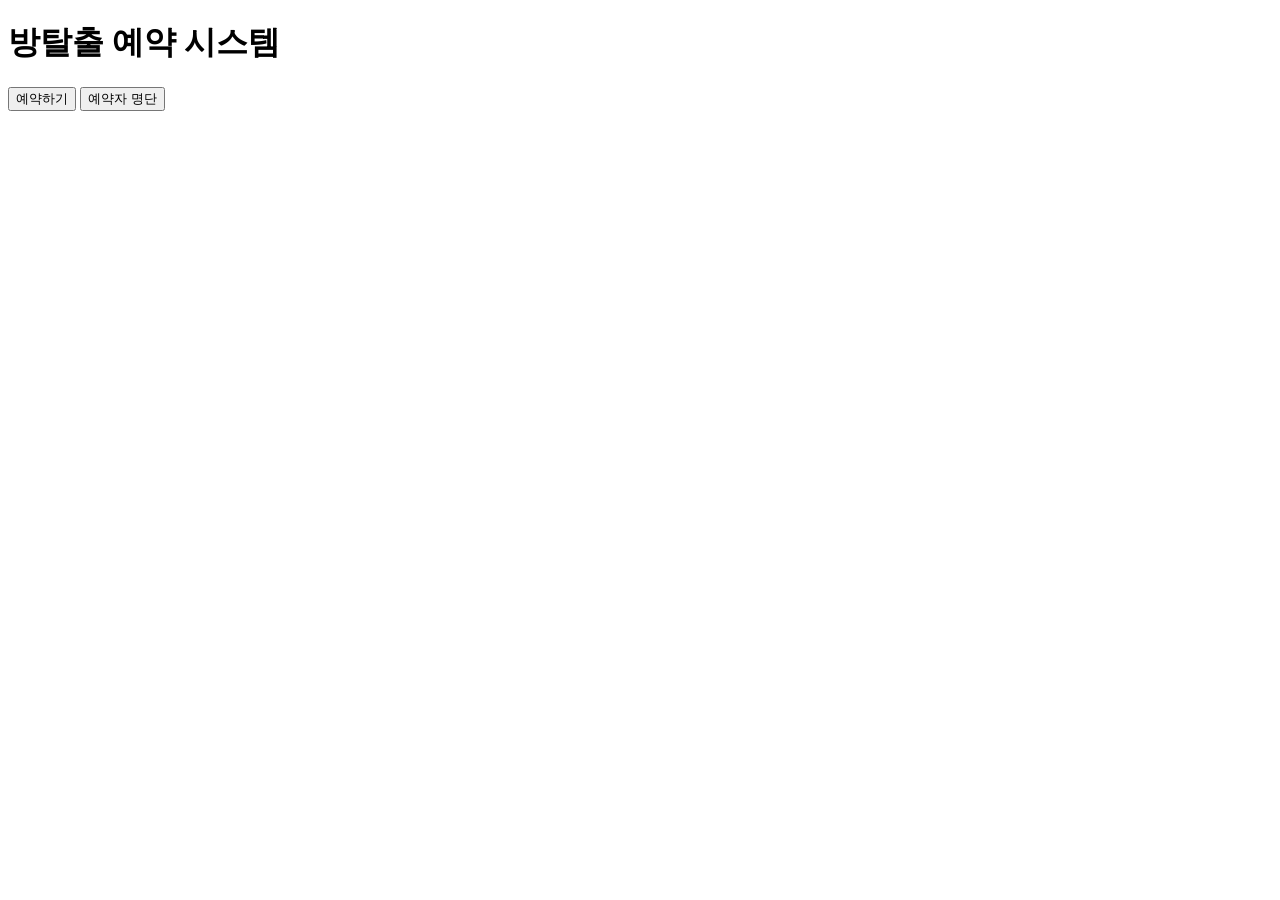
==== index.html @ 3321429a "add reservation folder" ====
<!DOCTYPE html>
<html lang="ko">
<head>

<meta charset="UTF-8">
<meta name="viewport" content="width=device-width, initial-scale=1">

<title>방탈출 예약</title>

<link rel="stylesheet" href="style.css">

</head>

<body>

<div class="container">

<h1>방탈출 예약 시스템</h1>

<button onclick="location.href='reservation/'">
예약하기
</button>

<button onclick="loadList()">
예약자 명단
</button>

<div id="list"></div>

</div>

<script>

const API="여기에 Apps Script URL";

async function loadList(){

    const res=await fetch(API+"?t="+Date.now());

    const data=await res.json();

    let html=`
    <table>

    <tr>

    <th>시간</th>
    <th>이름</th>
    <th>학번</th>
    <th>인원</th>

    </tr>
    `;

    data.forEach(row=>{

        html+=`
        <tr>

        <td>${row[0]}</td>
        <td>${row[1]}</td>
        <td>${row[2]}</td>
        <td>${row[3]}명</td>

        </tr>
        `;

    });

    html+="</table>";

    document.getElementById("list").innerHTML=html;

}

</script>

</body>

</html>
---- style.css ----
table{

width:100%;
margin-top:20px;
border-collapse:collapse;

}

th,td{

border:1px solid #ddd;
padding:8px;
text-align:center;

}

th{

background:#4CAF50;
color:white;

}
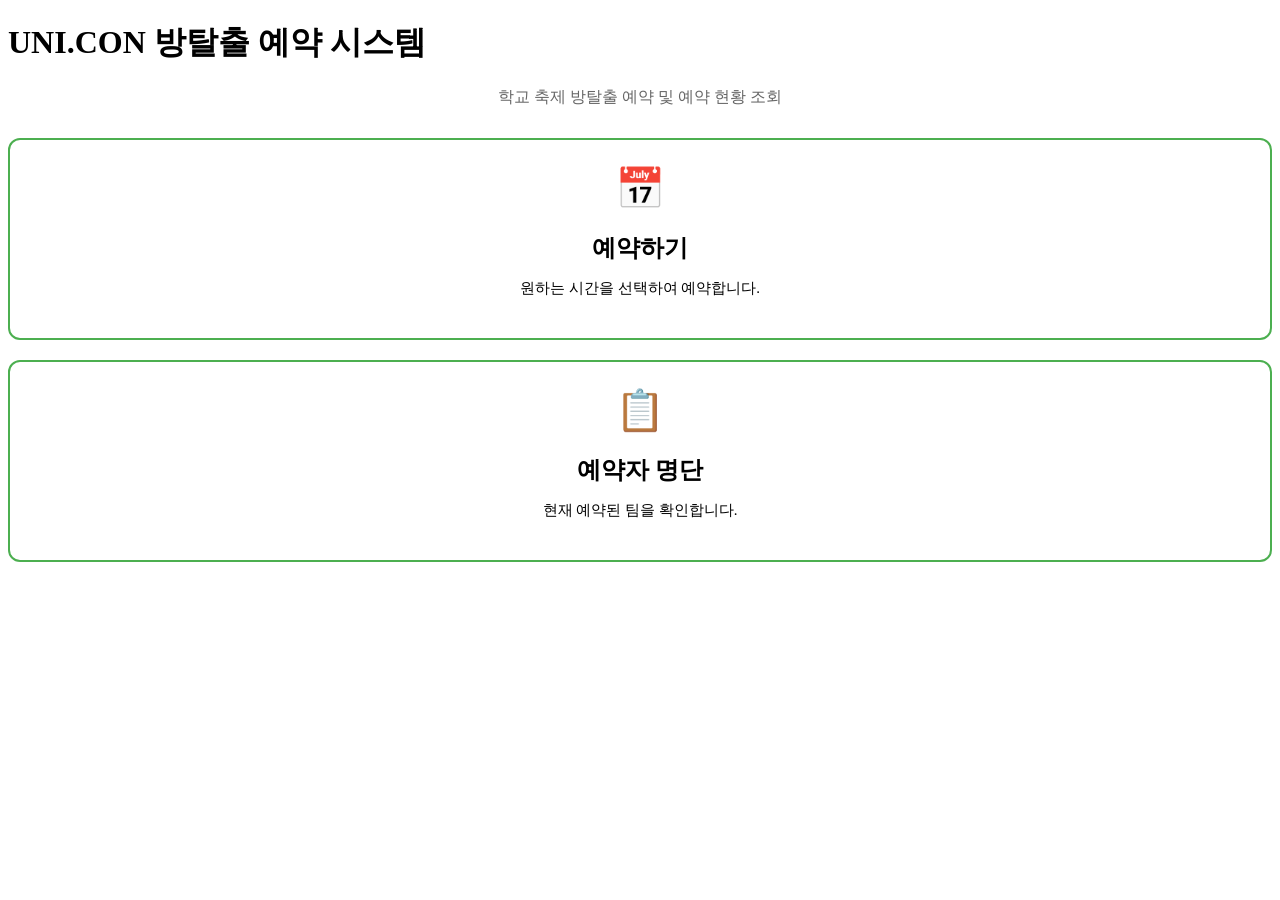
==== commit 4c21c9b2: "add style" ====
--- a/index.html
+++ b/index.html
@@ -1,80 +1,45 @@
 <!DOCTYPE html>
 <html lang="ko">
 <head>
+    <meta charset="UTF-8">
+    <meta name="viewport" content="width=device-width, initial-scale=1.0">
+    <title>방탈출 예약 시스템</title>
 
-<meta charset="UTF-8">
-<meta name="viewport" content="width=device-width, initial-scale=1">
-
-<title>방탈출 예약</title>
-
-<link rel="stylesheet" href="style.css">
-
+    <link rel="icon" href="favicon.png">
+    <link rel="stylesheet" href="style.css">
 </head>
-
 <body>
 
 <div class="container">
 
-<h1>방탈출 예약 시스템</h1>
+    <h1>UNI.CON 방탈출 예약 시스템</h1>
+    <p class="subtitle">학교 축제 방탈출 예약 및 예약 현황 조회</p>
 
-<button onclick="location.href='reservation/'">
-예약하기
-</button>
+    <div class="menu">
 
-<button onclick="loadList()">
-예약자 명단
-</button>
+        <div class="card" onclick="location.href='reservation/'">
+            <div class="icon">📅</div>
+            <h2>예약하기</h2>
+            <p>원하는 시간을 선택하여 예약합니다.</p>
+        </div>
 
-<div id="list"></div>
+        <div class="card" onclick="loadList()">
+            <div class="icon">📋</div>
+            <h2>예약자 명단</h2>
+            <p>현재 예약된 팀을 확인합니다.</p>
+        </div>
+
+    </div>
+
+    <div id="list"></div>
 
 </div>
 
 <script>
-
 const API="여기에 Apps Script URL";
 
-async function loadList(){
-
-    const res=await fetch(API+"?t="+Date.now());
-
-    const data=await res.json();
-
-    let html=`
-    <table>
-
-    <tr>
-
-    <th>시간</th>
-    <th>이름</th>
-    <th>학번</th>
-    <th>인원</th>
-
-    </tr>
-    `;
-
-    data.forEach(row=>{
-
-        html+=`
-        <tr>
-
-        <td>${row[0]}</td>
-        <td>${row[1]}</td>
-        <td>${row[2]}</td>
-        <td>${row[3]}명</td>
-
-        </tr>
-        `;
-
-    });
-
-    html+="</table>";
-
-    document.getElementById("list").innerHTML=html;
-
-}
-
+/* loadList() 함수는 기존 그대로 */
 </script>
 
 </body>
-
 </html>
--- a/style.css
+++ b/style.css
@@ -1,22 +1,61 @@
-table{
-
-width:100%;
-margin-top:20px;
-border-collapse:collapse;
-
+.subtitle{
+    text-align:center;
+    color:#666;
+    margin-bottom:30px;
 }
 
-th,td{
+.menu{
+    display:grid;
+    gap:20px;
+}
 
-border:1px solid #ddd;
-padding:8px;
-text-align:center;
+.card{
+    background:#ffffff;
+    border:2px solid #4CAF50;
+    border-radius:12px;
+    padding:25px;
+    cursor:pointer;
+    transition:.2s;
+    text-align:center;
+}
 
+.card:hover{
+    background:#4CAF50;
+    color:#fff;
+    transform:translateY(-3px);
+}
+
+.icon{
+    font-size:40px;
+    margin-bottom:10px;
+}
+
+.card h2{
+    margin-bottom:10px;
+}
+
+.card p{
+    font-size:15px;
+}
+
+table{
+    width:100%;
+    margin-top:30px;
+    border-collapse:collapse;
+}
+
+th,
+td{
+    border:1px solid #ddd;
+    padding:10px;
+    text-align:center;
 }
 
 th{
+    background:#4CAF50;
+    color:white;
+}
 
-background:#4CAF50;
-color:white;
-
+#list{
+    margin-top:30px;
 }
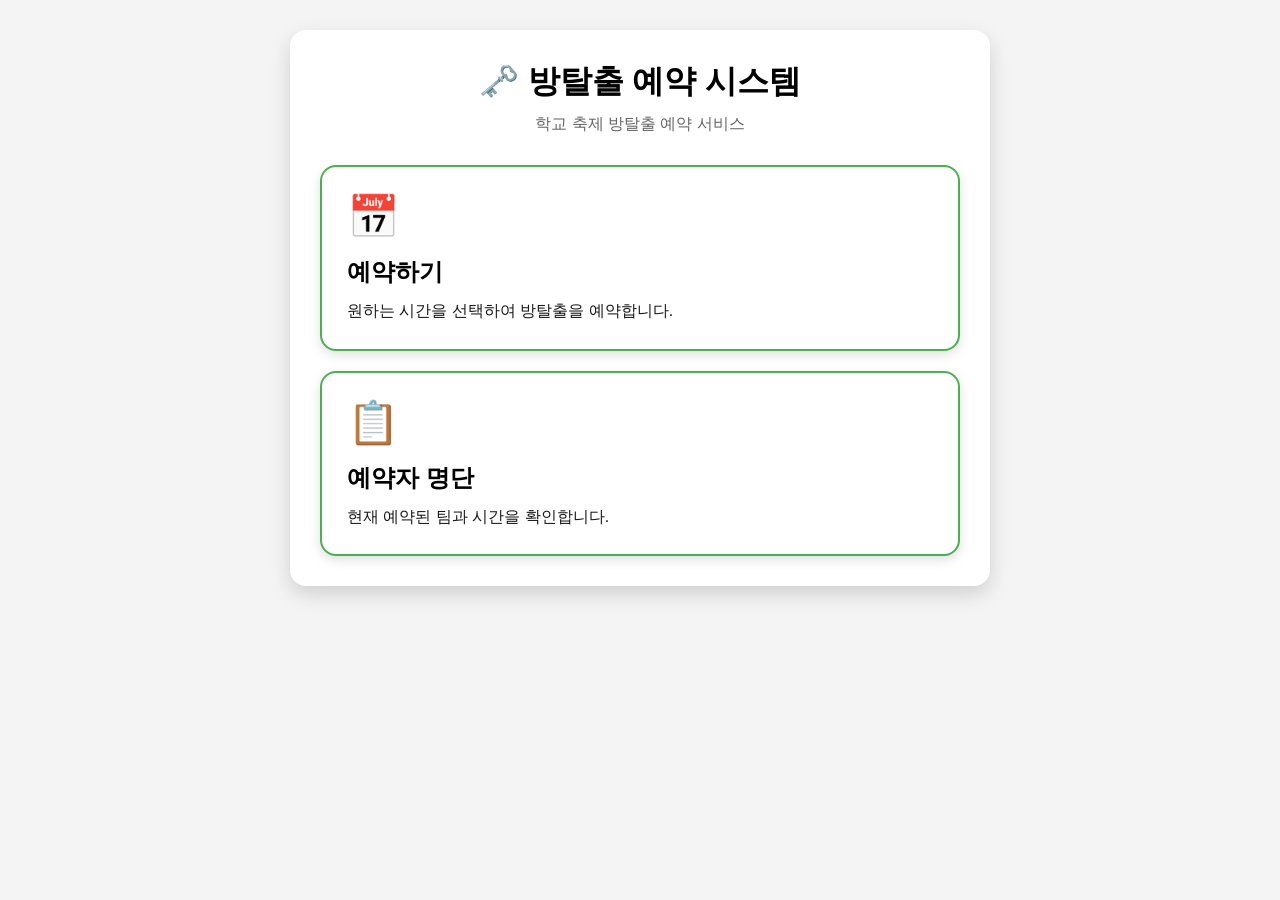
==== commit 8bbadfbb: "change style css" ====
--- a/index.html
+++ b/index.html
@@ -1,45 +1,62 @@
 <!DOCTYPE html>
 <html lang="ko">
+
 <head>
+
     <meta charset="UTF-8">
     <meta name="viewport" content="width=device-width, initial-scale=1.0">
+
     <title>방탈출 예약 시스템</title>
 
     <link rel="icon" href="favicon.png">
     <link rel="stylesheet" href="style.css">
+
 </head>
+
 <body>
 
-<div class="container">
+    <div class="container">
 
-    <h1>UNI.CON 방탈출 예약 시스템</h1>
-    <p class="subtitle">학교 축제 방탈출 예약 및 예약 현황 조회</p>
+        <h1>🗝️ 방탈출 예약 시스템</h1>
 
-    <div class="menu">
+        <p class="subtitle">
+            학교 축제 방탈출 예약 서비스
+        </p>
 
-        <div class="card" onclick="location.href='reservation/'">
-            <div class="icon">📅</div>
-            <h2>예약하기</h2>
-            <p>원하는 시간을 선택하여 예약합니다.</p>
-        </div>
+        <div class="menu">
 
-        <div class="card" onclick="loadList()">
-            <div class="icon">📋</div>
-            <h2>예약자 명단</h2>
-            <p>현재 예약된 팀을 확인합니다.</p>
+            <div class="card" onclick="location.href='reservation/'">
+
+                <div class="icon">📅</div>
+
+                <div class="card-title">
+                    예약하기
+                </div>
+
+                <div class="card-desc">
+                    원하는 시간을 선택하여 방탈출을 예약합니다.
+                </div>
+
+            </div>
+
+            <div class="card" onclick="location.href='list/'">
+
+                <div class="icon">📋</div>
+
+                <div class="card-title">
+                    예약자 명단
+                </div>
+
+                <div class="card-desc">
+                    현재 예약된 팀과 시간을 확인합니다.
+                </div>
+
+            </div>
+
         </div>
 
     </div>
 
-    <div id="list"></div>
+</body>
 
-</div>
-
-<script>
-const API="여기에 Apps Script URL";
-
-/* loadList() 함수는 기존 그대로 */
-</script>
-
-</body>
 </html>
--- a/style.css
+++ b/style.css
@@ -1,61 +1,391 @@
+/* ===========================
+   기본 설정
+=========================== */
+
+*{
+    margin:0;
+    padding:0;
+    box-sizing:border-box;
+}
+
+body{
+    font-family:Arial, Helvetica, sans-serif;
+    background:#f4f4f4;
+    display:flex;
+    justify-content:center;
+    align-items:flex-start;
+    min-height:100vh;
+    padding:30px 15px;
+
+    user-select:none;
+    -webkit-user-select:none;
+    -moz-user-select:none;
+    -ms-user-select:none;
+}
+
+input,
+textarea,
+select{
+    user-select:text;
+    -webkit-user-select:text;
+}
+
+/* ===========================
+   컨테이너
+=========================== */
+
+.container{
+    width:100%;
+    max-width:700px;
+
+    background:white;
+
+    padding:30px;
+
+    border-radius:16px;
+
+    box-shadow:0 8px 20px rgba(0,0,0,.15);
+}
+
+/* ===========================
+   제목
+=========================== */
+
+h1,
+h2{
+    text-align:center;
+    margin-bottom:10px;
+}
+
 .subtitle{
     text-align:center;
     color:#666;
     margin-bottom:30px;
 }
 
+/* ===========================
+   메인 메뉴
+=========================== */
+
 .menu{
-    display:grid;
+
+    display:flex;
+    flex-direction:column;
+
     gap:20px;
+
 }
 
 .card{
-    background:#ffffff;
+
+    background:white;
+
     border:2px solid #4CAF50;
-    border-radius:12px;
+
+    border-radius:16px;
+
     padding:25px;
+
     cursor:pointer;
+
     transition:.2s;
-    text-align:center;
+
+    box-shadow:0 4px 12px rgba(0,0,0,.12);
+
 }
 
 .card:hover{
+
+    transform:translateY(-5px);
+
+    box-shadow:0 10px 22px rgba(0,0,0,.18);
+
     background:#4CAF50;
-    color:#fff;
-    transform:translateY(-3px);
+
+    color:white;
+
 }
 
 .icon{
-    font-size:40px;
+
+    font-size:42px;
+
+    margin-bottom:15px;
+
+}
+
+.card-title{
+
+    font-size:24px;
+
+    font-weight:bold;
+
     margin-bottom:10px;
-}
-
-.card h2{
-    margin-bottom:10px;
-}
-
-.card p{
-    font-size:15px;
-}
+
+}
+
+.card-desc{
+
+    line-height:1.6;
+
+    opacity:.9;
+
+}
+
+/* ===========================
+   입력폼
+=========================== */
+
+label{
+
+    display:block;
+
+    margin-top:18px;
+
+    margin-bottom:6px;
+
+    font-weight:bold;
+
+}
+
+input,
+select{
+
+    width:100%;
+
+    padding:12px;
+
+    border:1px solid #ccc;
+
+    border-radius:8px;
+
+    font-size:16px;
+
+}
+
+input:focus,
+select:focus{
+
+    outline:none;
+
+    border-color:#4CAF50;
+
+}
+
+/* ===========================
+   버튼
+=========================== */
+
+button{
+
+    width:100%;
+
+    margin-top:20px;
+
+    padding:12px;
+
+    border:none;
+
+    border-radius:8px;
+
+    background:#4CAF50;
+
+    color:white;
+
+    font-size:16px;
+
+    cursor:pointer;
+
+    transition:.2s;
+
+}
+
+button:hover{
+
+    background:#43a047;
+
+}
+
+.button-group{
+
+    display:flex;
+
+    gap:10px;
+
+}
+
+.button-group button{
+
+    margin-top:20px;
+
+}
+
+/* ===========================
+   결과창
+=========================== */
+
+#result{
+
+    margin-top:25px;
+
+    padding:15px;
+
+    background:#f5f5f5;
+
+    border-radius:8px;
+
+    text-align:center;
+
+    line-height:1.8;
+
+}
+
+/* ===========================
+   표
+=========================== */
 
 table{
+
     width:100%;
-    margin-top:30px;
+
+    margin-top:20px;
+
     border-collapse:collapse;
+
+}
+
+th{
+
+    background:#4CAF50;
+
+    color:white;
+
 }
 
 th,
 td{
+
     border:1px solid #ddd;
+
     padding:10px;
-    text-align:center;
-}
-
-th{
-    background:#4CAF50;
-    color:white;
-}
-
-#list{
-    margin-top:30px;
+
+    text-align:center;
+
+}
+
+tr:nth-child(even){
+
+    background:#fafafa;
+
+}
+
+tr:hover{
+
+    background:#eef8ee;
+
+}
+
+/* ===========================
+   모바일
+=========================== */
+
+@media(max-width:600px){
+
+    .container{
+
+        padding:20px;
+
+    }
+
+    .card{
+
+        padding:20px;
+
+    }
+
+    .card-title{
+
+        font-size:22px;
+
+    }
+
+    .icon{
+
+        font-size:38px;
+
+    }
+
+    .button-group{
+
+        flex-direction:column;
+
+    }
+
+    table{
+
+        font-size:14px;
+
+    }
+
+    th,
+    td{
+
+        padding:8px;
+
+    }
+
+}
+
+/* ===========================
+   예약 페이지
+=========================== */
+
+.form-card{
+
+    background:#fff;
+
+    border:1px solid #ddd;
+
+    border-radius:16px;
+
+    padding:25px;
+
+    margin-bottom:20px;
+
+    box-shadow:0 4px 12px rgba(0,0,0,.08);
+
+}
+
+.form-card label:first-child{
+    margin-top:0;
+}
+
+.button-group{
+
+    display:flex;
+
+    gap:12px;
+
+}
+
+.button-group button{
+
+    flex:1;
+
+}
+
+#result{
+
+    margin:20px 0;
+
+    padding:15px;
+
+    border-radius:10px;
+
+    background:#f8f8f8;
+
+    text-align:center;
+
+    min-height:24px;
+
 }
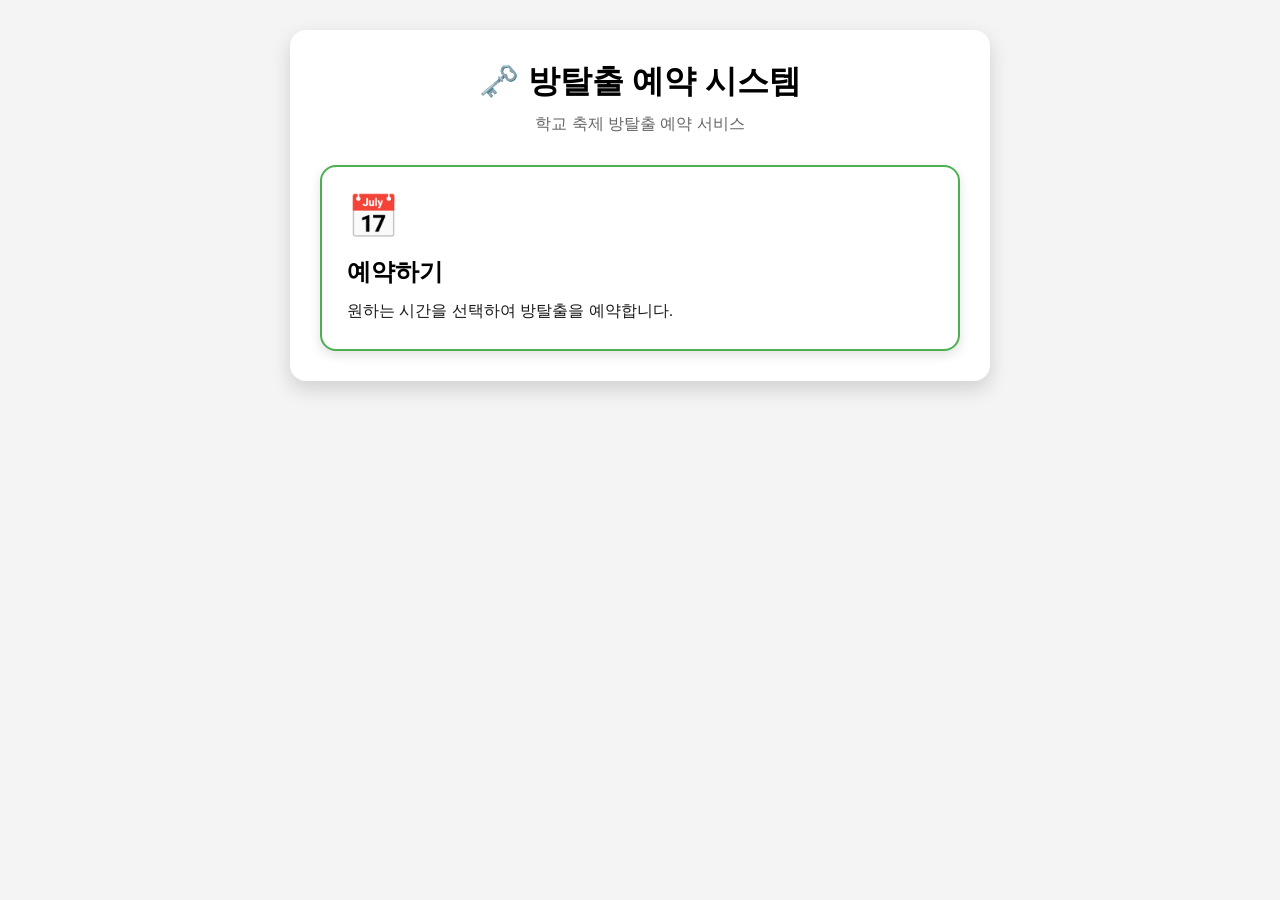
==== commit d3ad606c: "deactivate list" ====
--- a/index.html
+++ b/index.html
@@ -6,9 +6,9 @@
     <meta charset="UTF-8">
     <meta name="viewport" content="width=device-width, initial-scale=1.0">
 
-    <title>방탈출 예약 시스템</title>
+    <title>UNI.CON 방탈출 예약 시스템</title>
 
-    <link rel="icon" href="favicon.png">
+    <link rel="icon" href="favicon.ico">
     <link rel="stylesheet" href="style.css">
 
 </head>
@@ -39,7 +39,7 @@
 
             </div>
 
-            <div class="card" onclick="location.href='list/'">
+            <!--<div class="card" onclick="location.href='list/'">
 
                 <div class="icon">📋</div>
 
@@ -52,11 +52,11 @@
                 </div>
 
             </div>
-
+        -->
         </div>
 
     </div>
 
 </body>
 
-</html>+</html>
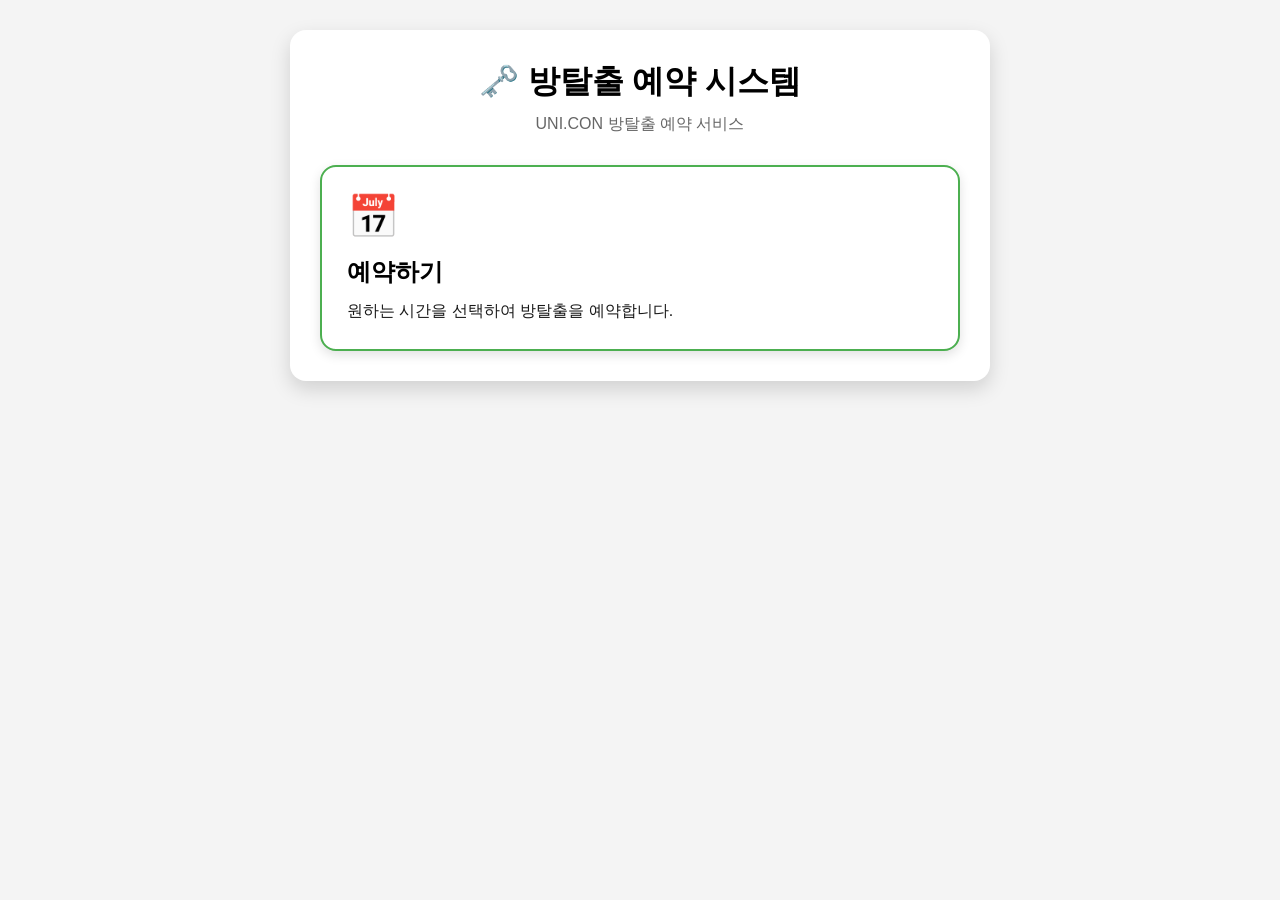
==== commit 4cfd1df5: "name" ====
--- a/index.html
+++ b/index.html
@@ -20,7 +20,7 @@
         <h1>🗝️ 방탈출 예약 시스템</h1>
 
         <p class="subtitle">
-            학교 축제 방탈출 예약 서비스
+            UNI.CON 방탈출 예약 서비스
         </p>
 
         <div class="menu">
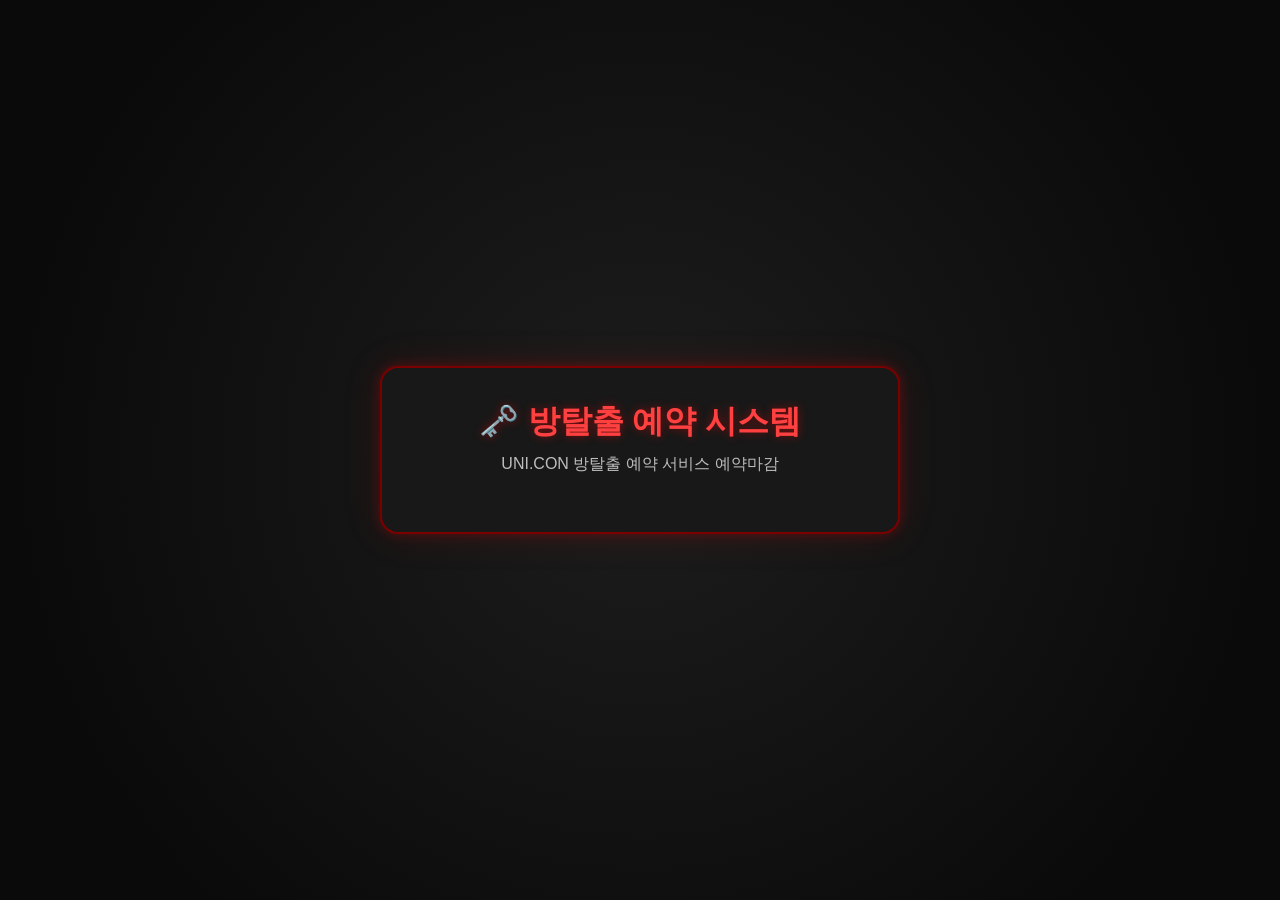
==== commit ddae9bb8: "Add reservation deadline notice to index.html" ====
--- a/index.html
+++ b/index.html
@@ -21,9 +21,10 @@
 
         <p class="subtitle">
             UNI.CON 방탈출 예약 서비스
+            예약마감
         </p>
 
-        <div class="menu">
+        <!--<div class="menu">
 
             <div class="card" onclick="location.href='reservation/'">
 
--- a/style.css
+++ b/style.css
@@ -1,6 +1,6 @@
-/* ===========================
-   기본 설정
-=========================== */
+/* ==========================
+   ROOM ESCAPE
+========================== */
 
 *{
     margin:0;
@@ -9,157 +9,154 @@
 }
 
 body{
-    font-family:Arial, Helvetica, sans-serif;
-    background:#f4f4f4;
+
+    min-height:100vh;
+
     display:flex;
     justify-content:center;
-    align-items:flex-start;
-    min-height:100vh;
-    padding:30px 15px;
+    align-items:center;
+
+    padding:30px;
+
+    background:
+        radial-gradient(circle at center,#1d1d1d 0%,#0a0a0a 80%);
+
+    font-family:
+        "Pretendard",
+        "Noto Sans KR",
+        sans-serif;
+
+    color:#f5f5f5;
+
+}
+
+/* ==========================
+   메인 카드
+========================== */
+
+.container{
+
+    width:100%;
+    max-width:520px;
+
+    background:#181818;
+
+    border:2px solid #7a0000;
+
+    border-radius:18px;
+
+    padding:32px;
+
+    box-shadow:
+        0 0 12px rgba(255,0,0,.25),
+        0 0 40px rgba(255,0,0,.12);
+
+}
+
+/* ==========================
+   제목
+========================== */
+
+h1{
+
+    text-align:center;
+
+    color:#ff4040;
+
+    font-size:32px;
+
+    margin-bottom:10px;
 
     user-select:none;
-    -webkit-user-select:none;
-    -moz-user-select:none;
-    -ms-user-select:none;
-}
-
-input,
-textarea,
-select{
-    user-select:text;
-    -webkit-user-select:text;
-}
-
-/* ===========================
-   컨테이너
-=========================== */
-
-.container{
-    width:100%;
-    max-width:700px;
-
-    background:white;
-
-    padding:30px;
-
-    border-radius:16px;
-
-    box-shadow:0 8px 20px rgba(0,0,0,.15);
-}
-
-/* ===========================
-   제목
-=========================== */
-
-h1,
-h2{
+
+    text-shadow:
+        0 0 10px rgba(255,0,0,.45);
+
+}
+
+.subtitle{
+
     text-align:center;
-    margin-bottom:10px;
-}
-
-.subtitle{
-    text-align:center;
-    color:#666;
-    margin-bottom:30px;
-}
-
-/* ===========================
-   메인 메뉴
-=========================== */
-
-.menu{
-
-    display:flex;
-    flex-direction:column;
-
-    gap:20px;
-
-}
-
-.card{
-
-    background:white;
-
-    border:2px solid #4CAF50;
-
-    border-radius:16px;
-
-    padding:25px;
-
-    cursor:pointer;
-
-    transition:.2s;
-
-    box-shadow:0 4px 12px rgba(0,0,0,.12);
-
-}
-
-.card:hover{
-
-    transform:translateY(-5px);
-
-    box-shadow:0 10px 22px rgba(0,0,0,.18);
-
-    background:#4CAF50;
-
-    color:white;
-
-}
-
-.icon{
-
-    font-size:42px;
-
-    margin-bottom:15px;
-
-}
-
-.card-title{
-
-    font-size:24px;
-
-    font-weight:bold;
-
-    margin-bottom:10px;
-
-}
-
-.card-desc{
-
-    line-height:1.6;
-
-    opacity:.9;
-
-}
-
-/* ===========================
-   입력폼
-=========================== */
+
+    color:#bdbdbd;
+
+    margin-bottom:25px;
+
+    user-select:none;
+
+}
+
+/* ==========================
+   입력 카드
+========================== */
+
+.form-card{
+
+    background:#111;
+
+    border:1px solid #444;
+
+    border-radius:14px;
+
+    padding:22px;
+
+    margin-bottom:24px;
+
+}
+
+/* ==========================
+   라벨
+========================== */
 
 label{
 
     display:block;
 
-    margin-top:18px;
-
-    margin-bottom:6px;
-
-    font-weight:bold;
-
-}
+    margin-bottom:8px;
+    margin-top:15px;
+
+    color:#e8e8e8;
+
+    font-weight:600;
+
+    user-select:none;
+
+}
+
+label:first-child{
+
+    margin-top:0;
+
+}
+
+/* ==========================
+   입력창
+========================== */
 
 input,
 select{
 
     width:100%;
 
-    padding:12px;
-
-    border:1px solid #ccc;
-
-    border-radius:8px;
-
-    font-size:16px;
+    padding:13px;
+
+    border-radius:10px;
+
+    border:1px solid #555;
+
+    background:#1f1f1f;
+
+    color:white;
+
+    font-size:15px;
+
+    transition:.2s;
+
+}
+
+input::placeholder{
+
+    color:#888;
 
 }
 
@@ -168,32 +165,35 @@
 
     outline:none;
 
-    border-color:#4CAF50;
-
-}
-
-/* ===========================
-   버튼
-=========================== */
+    border-color:#ff4040;
+
+    box-shadow:
+        0 0 10px rgba(255,0,0,.35);
+
+}
+
+/* ==========================
+   예약 버튼
+========================== */
 
 button{
 
     width:100%;
 
-    margin-top:20px;
-
-    padding:12px;
+    padding:15px;
 
     border:none;
 
-    border-radius:8px;
-
-    background:#4CAF50;
+    border-radius:10px;
+
+    background:linear-gradient(#d40000,#7b0000);
 
     color:white;
 
     font-size:16px;
 
+    font-weight:bold;
+
     cursor:pointer;
 
     transition:.2s;
@@ -202,190 +202,115 @@
 
 button:hover{
 
-    background:#43a047;
-
-}
+    transform:translateY(-2px);
+
+    background:linear-gradient(#ff2020,#a10000);
+
+    box-shadow:
+        0 0 18px rgba(255,0,0,.35);
+
+}
+
+button:active{
+
+    transform:scale(.98);
+
+}
+
+button:disabled{
+
+    opacity:.6;
+
+    cursor:not-allowed;
+
+}
+
+/* ==========================
+   결과
+========================== */
+
+#result{
+
+    margin-top:22px;
+
+    background:#111;
+
+    border-left:4px solid #d40000;
+
+    border-radius:10px;
+
+    padding:18px;
+
+    line-height:1.8;
+
+}
+
+#result:empty{
+
+    display:none;
+
+}
+
+#result h3{
+
+    color:#ff6060;
+
+    margin-bottom:10px;
+
+}
+
+/* ==========================
+   하단 버튼
+========================== */
 
 .button-group{
 
     display:flex;
 
-    gap:10px;
+    gap:12px;
+
+    margin-top:24px;
 
 }
 
 .button-group button{
 
-    margin-top:20px;
-
-}
-
-/* ===========================
-   결과창
-=========================== */
-
-#result{
-
-    margin-top:25px;
-
-    padding:15px;
-
-    background:#f5f5f5;
-
-    border-radius:8px;
-
-    text-align:center;
-
-    line-height:1.8;
-
-}
-
-/* ===========================
-   표
-=========================== */
-
-table{
-
-    width:100%;
-
-    margin-top:20px;
-
-    border-collapse:collapse;
-
-}
-
-th{
-
-    background:#4CAF50;
-
-    color:white;
-
-}
-
-th,
-td{
-
-    border:1px solid #ddd;
-
-    padding:10px;
-
-    text-align:center;
-
-}
-
-tr:nth-child(even){
-
-    background:#fafafa;
-
-}
-
-tr:hover{
-
-    background:#eef8ee;
-
-}
-
-/* ===========================
+    flex:1;
+
+    background:#2b2b2b;
+
+}
+
+.button-group button:hover{
+
+    background:#444;
+
+    box-shadow:none;
+
+}
+
+/* ==========================
    모바일
-=========================== */
+========================== */
 
 @media(max-width:600px){
 
+    body{
+
+        padding:16px;
+
+    }
+
     .container{
 
-        padding:20px;
+        padding:22px;
 
     }
 
-    .card{
-
-        padding:20px;
+    h1{
+
+        font-size:26px;
 
     }
 
-    .card-title{
-
-        font-size:22px;
-
-    }
-
-    .icon{
-
-        font-size:38px;
-
-    }
-
-    .button-group{
-
-        flex-direction:column;
-
-    }
-
-    table{
-
-        font-size:14px;
-
-    }
-
-    th,
-    td{
-
-        padding:8px;
-
-    }
-
-}
-
-/* ===========================
-   예약 페이지
-=========================== */
-
-.form-card{
-
-    background:#fff;
-
-    border:1px solid #ddd;
-
-    border-radius:16px;
-
-    padding:25px;
-
-    margin-bottom:20px;
-
-    box-shadow:0 4px 12px rgba(0,0,0,.08);
-
-}
-
-.form-card label:first-child{
-    margin-top:0;
-}
-
-.button-group{
-
-    display:flex;
-
-    gap:12px;
-
-}
-
-.button-group button{
-
-    flex:1;
-
-}
-
-#result{
-
-    margin:20px 0;
-
-    padding:15px;
-
-    border-radius:10px;
-
-    background:#f8f8f8;
-
-    text-align:center;
-
-    min-height:24px;
-
 }
